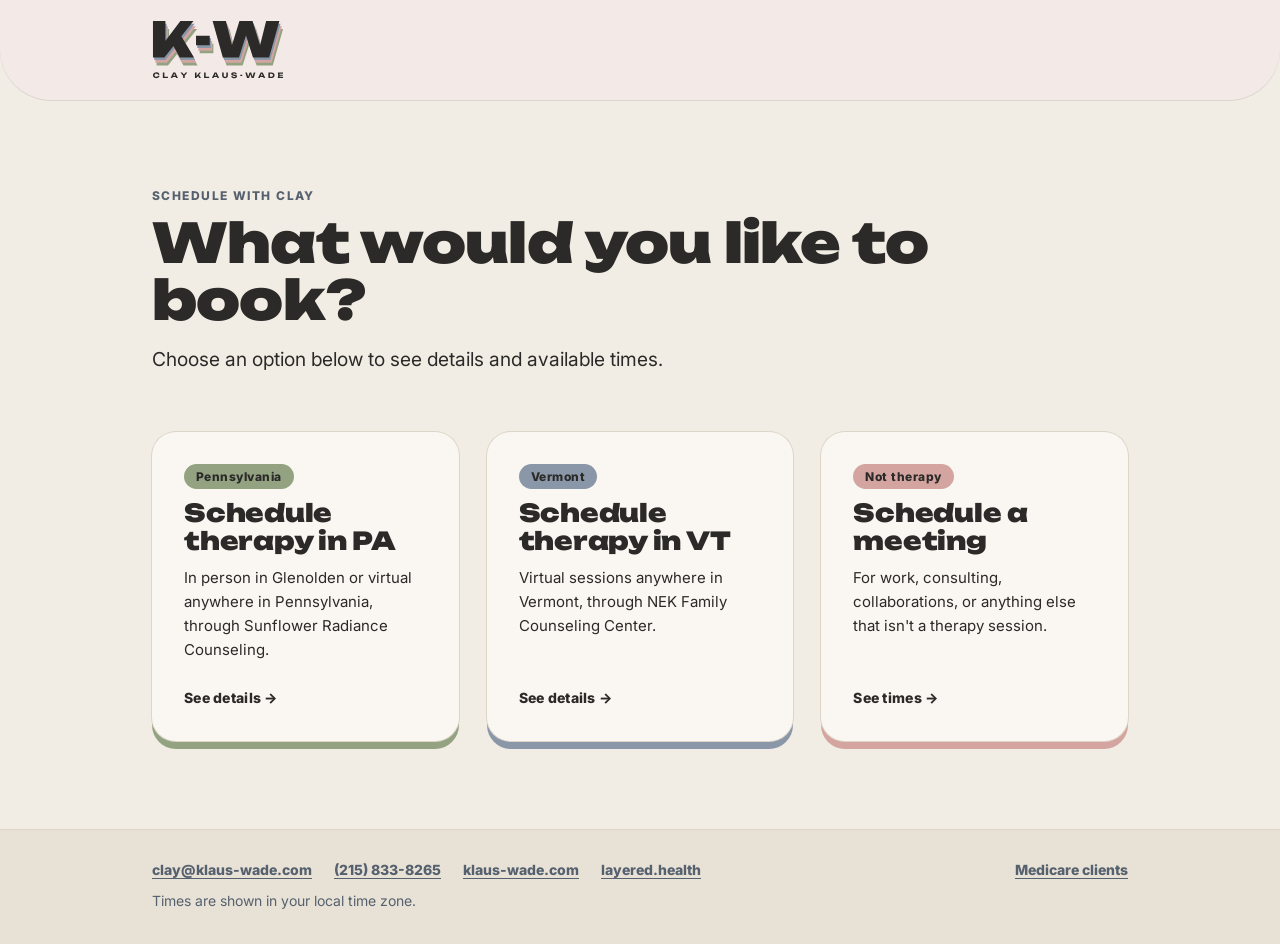
==== index.html @ c7bc11b6 "VT page: not-driving note, Rachael link, 15-min consult label, Zoom link; PA page: telehealth requir" ====
<!DOCTYPE html>
<html lang="en">
<head>
<meta charset="utf-8">
<meta name="viewport" content="width=device-width, initial-scale=1">
<title>Schedule with Clay Klaus-Wade</title>
<meta name="description" content="Book therapy in Pennsylvania or Vermont, or a meeting with Clay Klaus-Wade.">
<link rel="icon" href="favicon.svg" type="image/svg+xml">
<link rel="apple-touch-icon" href="apple-touch-icon.png">
<link rel="preconnect" href="https://fonts.googleapis.com">
<link rel="preconnect" href="https://fonts.gstatic.com" crossorigin>
<link rel="stylesheet" href="https://fonts.googleapis.com/css2?family=Inter:wght@400;800&amp;family=Unbounded:wght@900&amp;display=swap">
<link rel="stylesheet" href="brand.css?v=7">
</head>
<body>
<header class="hdr"><div class="wrap">
  <a class="lockup" href="" aria-label="Schedule with Clay Klaus-Wade, home"><img src="img/kw-lockup-layered.svg" alt="K-W Clay Klaus-Wade"></a>
  
</div></header>
<main><div class="wrap">
  <p class="kicker">Schedule with Clay</p>
  <h1>What would you like to book?</h1>
  <p class="lede">Choose an option below to see details and available times.</p>
  <div class="choices">
    <a class="choice choice-pa" href="pa/">
      <span class="tag">Pennsylvania</span>
      <span class="t">Schedule therapy in PA</span>
      <span class="d">In person in Glenolden or virtual anywhere in Pennsylvania, through Sunflower Radiance Counseling.</span>
      <span class="go">See details</span>
    </a>
    <a class="choice choice-vt" href="vt/">
      <span class="tag">Vermont</span>
      <span class="t">Schedule therapy in VT</span>
      <span class="d">Virtual sessions anywhere in Vermont, through NEK Family Counseling Center.</span>
      <span class="go">See details</span>
    </a>
    <a class="choice choice-meet" href="meet/">
      <span class="tag">Not therapy</span>
      <span class="t">Schedule a meeting</span>
      <span class="d">For work, consulting, collaborations, or anything else that isn't a therapy session.</span>
      <span class="go">See times</span>
    </a>
  </div>
</div></main>
<footer class="ftr"><div class="wrap">
  <a href="mailto:clay@klaus-wade.com">clay@klaus-wade.com</a>
  <a href="tel:+12158338265">(215) 833-8265</a>
  <a href="https://klaus-wade.com">klaus-wade.com</a>
  <a href="https://layered.health">layered.health</a>
  <span class="sp"></span>
  <a href="medicare/">Medicare clients</a>
  <span class="small">Times are shown in your local time zone.</span>
</div></footer>
</body>
</html>
---- brand.css ----
/* schedulewithclay.link: same brand as klaus-wade.com and layered.health */
:root{--ink:#2b2a28;--muted:#56616f;--surface:#f2ede4;--sunk:#e8e1d5;--raised:#faf7f2;--line:#ddd5c8;--slate:#8a97a8;--rose:#d4a5a0;--sage:#93a382;--head:#f3e9e6;--display:'Unbounded',Inter,system-ui,sans-serif}
*{box-sizing:border-box}
html{background:var(--sunk)}
body{margin:0;background:var(--surface);color:var(--ink);font:400 16px/1.65 Inter,system-ui,-apple-system,sans-serif;-webkit-font-smoothing:antialiased;min-height:100vh;display:flex;flex-direction:column}
a{color:var(--ink)}
a:focus-visible,button:focus-visible{outline:2px solid var(--ink);outline-offset:3px}
.sr-only{position:absolute;width:1px;height:1px;overflow:hidden;clip:rect(0 0 0 0);white-space:nowrap}
.wrap{width:100%;max-width:1040px;margin:0 auto;padding:0 clamp(18px,4vw,32px)}

/* header: the rounded vanilla sheet from klaus-wade.com */
.hdr{background:var(--head);border-radius:0 0 clamp(28px,4vw,56px) clamp(28px,4vw,56px);box-shadow:0 1px 0 rgba(43,42,40,.12)}
.hdr .wrap{display:flex;align-items:center;justify-content:space-between;gap:20px;padding-top:20px;padding-bottom:20px}
.lockup{line-height:0}.lockup img{height:48px;width:auto}
.back{font-weight:800;font-size:14px;letter-spacing:.02em;text-decoration:none;padding:6px 0;background:linear-gradient(currentColor,currentColor) 0 100%/0 2px no-repeat;transition:background-size .2s ease}
.back:hover,.back:focus-visible{background-size:100% 2px}

main{flex:1;padding:clamp(40px,7vw,88px) 0 clamp(48px,7vw,88px)}
.kicker{margin:0;font-size:12px;line-height:16px;font-weight:800;letter-spacing:.12em;text-transform:uppercase;color:var(--muted)}
h1{margin:10px 0 0;font:900 clamp(2rem,5vw,3.4rem)/1.05 var(--display);letter-spacing:-.015em}
.lede{margin:16px 0 0;max-width:56ch;font-size:clamp(1.05rem,1.6vw,1.2rem)}

/* landing: three choices */
.choices{display:grid;grid-template-columns:repeat(3,minmax(0,1fr));gap:clamp(16px,2.4vw,28px);margin-top:clamp(32px,5vw,56px)}
.choice{--edge:var(--rose);position:relative;display:flex;flex-direction:column;gap:10px;padding:clamp(22px,2.6vw,32px);border-radius:24px;background:var(--raised);text-decoration:none;color:var(--ink);box-shadow:0 0 0 1px var(--line),0 8px 0 0 var(--edge);transition:transform .18s ease,box-shadow .18s ease}
.choice:hover,.choice:focus-visible{transform:translateY(6px);box-shadow:0 0 0 1px var(--line),0 2px 0 0 var(--edge)}
.choice-pa{--edge:var(--sage)}.choice-vt{--edge:var(--slate)}.choice-meet{--edge:var(--rose)}
.choice .tag{align-self:flex-start;padding:5px 12px 4px;border-radius:999px;background:var(--edge);font-size:12px;line-height:16px;font-weight:800;letter-spacing:.04em}
.choice .t{font:900 clamp(1.25rem,2vw,1.55rem)/1.15 var(--display);letter-spacing:-.01em}
.choice .d{font-size:15px;line-height:1.6;color:var(--ink)}
.choice .go{margin-top:auto;padding-top:14px;font-weight:800;font-size:14px;letter-spacing:.02em}
.choice .go::after{content:" →"}

/* child pages */
.detail{display:grid;grid-template-columns:minmax(0,1.15fr) minmax(0,1fr);gap:clamp(28px,5vw,64px);margin-top:clamp(28px,4vw,44px);align-items:start}
.panel{padding:clamp(22px,2.8vw,34px);border-radius:24px;background:var(--raised);box-shadow:0 0 0 1px var(--line),0 8px 0 0 var(--edge,var(--rose))}
.panel h2{margin:0;font:900 1.25rem/1.2 var(--display)}
.panel p{margin:12px 0 0}
.facts{margin:0;padding:0}
.facts>div{padding:14px 0;border-bottom:1px solid var(--line)}
.facts>div:first-child{padding-top:0}
.facts dt{font-weight:800;font-size:14px}
.facts dd{margin:4px 0 0;font-size:15px}
.btns{display:flex;flex-wrap:wrap;gap:12px 14px;margin-top:24px}
.btn{display:inline-flex;align-items:center;gap:8px;padding:12px 20px;border:2px solid var(--ink);border-radius:999px;background:var(--ink);color:var(--surface);font-weight:800;font-size:15px;line-height:20px;letter-spacing:.02em;text-decoration:none;box-shadow:0 5px 0 0 var(--rose);transition:transform .18s ease,box-shadow .18s ease}
.btn:hover,.btn:focus-visible{transform:translateY(5px);box-shadow:none;color:var(--surface)}
.btn-quiet{background:transparent;color:var(--ink);box-shadow:none}
.btn-quiet:hover,.btn-quiet:focus-visible{background:var(--sunk);color:var(--ink);transform:none}
.btn-pending{background:transparent;color:var(--muted);border-style:dashed;box-shadow:none;cursor:default}
.note{margin-top:20px;padding:14px 16px;border-radius:14px;background:var(--sunk);font-size:14px;line-height:1.6}
.note strong{font-weight:800}
.meet-list{display:grid;gap:14px;margin-top:20px}

/* footer */
.ftr{padding:28px 0 32px;border-top:1px solid var(--line);background:var(--sunk);font-size:14px}
.ftr .wrap{display:flex;flex-wrap:wrap;gap:8px 22px;align-items:center}
.ftr a{font-weight:800;color:var(--muted);text-underline-offset:3px}
.ftr .sp{flex:1}
.ftr .small{color:var(--muted)}

@media (max-width:860px){.choices{grid-template-columns:1fr}.detail{grid-template-columns:1fr}}
@media (max-width:520px){.lockup img{height:38px}.btn{white-space:normal}}
@media (prefers-reduced-motion:reduce){.choice,.btn,.back{transition:none}}

/* booking options list (PA page) */
.opts{display:grid;gap:12px;margin-top:18px}
.opt{position:relative;display:flex;flex-direction:column;gap:4px;padding:16px 48px 16px 18px;border-radius:16px;background:var(--surface);text-decoration:none;color:var(--ink);box-shadow:0 0 0 1px var(--line),0 4px 0 0 var(--edge,var(--sage));transition:transform .18s ease,box-shadow .18s ease}
.opt::after{content:"↗";position:absolute;right:18px;top:50%;transform:translateY(-50%);font-weight:800}
.opt:hover,.opt:focus-visible{transform:translateY(4px);box-shadow:0 0 0 1px var(--line),0 0 0 0 transparent}
.opt-k{font-size:12px;line-height:16px;font-weight:800;letter-spacing:.06em;text-transform:uppercase;color:var(--muted)}
.opt-t{font-weight:800;font-size:16px;line-height:1.35}
.inperson{margin-top:26px;padding-top:22px;border-top:1px solid var(--line)}
.inperson h3{margin:0;font:900 1.05rem/1.25 var(--display)}
.inperson p{margin:8px 0 0;font-size:15px}
.inperson .btns{margin-top:16px}
@media (prefers-reduced-motion:reduce){.opt{transition:none}}

/* back link as a pill button */
.back{display:inline-flex;align-items:center;gap:8px;padding:10px 18px;border:2px solid var(--ink);border-radius:999px;background:var(--surface);background-image:none;color:var(--ink);font-weight:800;font-size:14px;line-height:18px;letter-spacing:.02em;text-decoration:none;box-shadow:0 4px 0 0 var(--slate);transition:transform .18s ease,box-shadow .18s ease}
.back::before{content:"←"}
.back:hover,.back:focus-visible{transform:translateY(4px);box-shadow:none;background-size:auto}
@media (max-width:520px){.back{padding:8px 12px;font-size:12px}}
.facts address{font-style:normal}
.facts .dd-note{display:block;margin-top:8px;font-size:14px;color:var(--muted)}
.lede a{text-underline-offset:3px}
.lockup img{height:60px}
@media (max-width:520px){.lockup img{height:46px}}
.opts .opt{box-shadow:0 0 0 1px var(--line),0 4px 0 0 var(--edge,var(--sage))}
.facts dd a{text-underline-offset:3px;font-weight:700}
.facts .dd-note a{color:var(--ink);font-weight:700;text-underline-offset:3px}
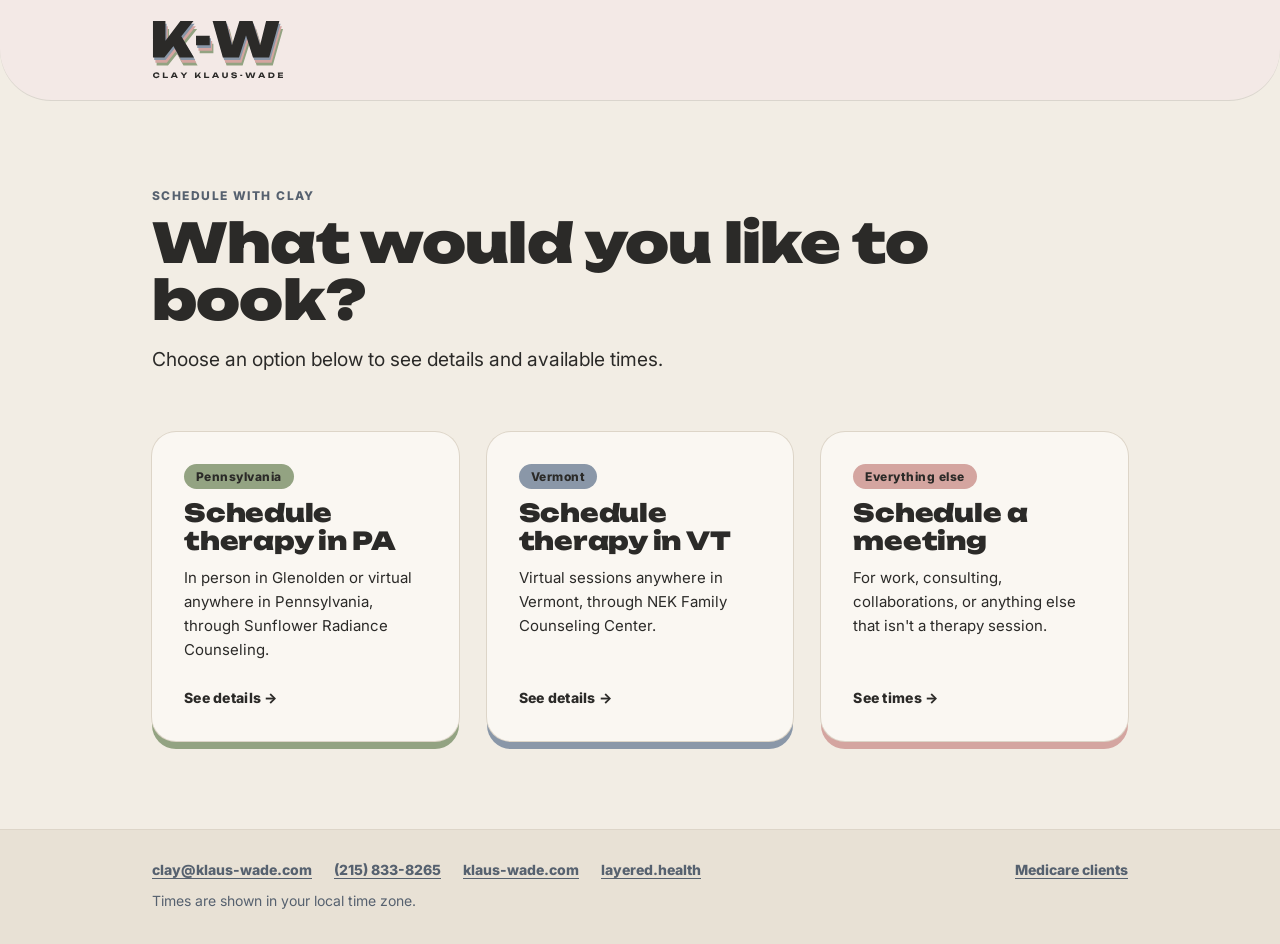
==== commit 51c83d65: "Meeting label: Everything else (landing card and meeting page) Co-Authored-By: Claude Opus 5.5 <nore" ====
--- a/index.html
+++ b/index.html
@@ -10,7 +10,7 @@
 <link rel="preconnect" href="https://fonts.googleapis.com">
 <link rel="preconnect" href="https://fonts.gstatic.com" crossorigin>
 <link rel="stylesheet" href="https://fonts.googleapis.com/css2?family=Inter:wght@400;800&amp;family=Unbounded:wght@900&amp;display=swap">
-<link rel="stylesheet" href="brand.css?v=7">
+<link rel="stylesheet" href="brand.css?v=9">
 </head>
 <body>
 <header class="hdr"><div class="wrap">
@@ -35,7 +35,7 @@
       <span class="go">See details</span>
     </a>
     <a class="choice choice-meet" href="meet/">
-      <span class="tag">Not therapy</span>
+      <span class="tag">Everything else</span>
       <span class="t">Schedule a meeting</span>
       <span class="d">For work, consulting, collaborations, or anything else that isn't a therapy session.</span>
       <span class="go">See times</span>
--- a/brand.css
+++ b/brand.css
@@ -88,3 +88,11 @@
 .opts .opt{box-shadow:0 0 0 1px var(--line),0 4px 0 0 var(--edge,var(--sage))}
 .facts dd a{text-underline-offset:3px;font-weight:700}
 .facts .dd-note a{color:var(--ink);font-weight:700;text-underline-offset:3px}
+.facts .dd-plain{display:block;margin-top:8px}
+/* meeting page: shorter cards, title and Book on one row */
+.meet-list .choice{display:grid;grid-template-columns:1fr auto;grid-template-areas:"tag go" "t go";align-items:center;gap:6px 20px;padding:18px 24px}
+.meet-list .choice .tag{grid-area:tag}
+.meet-list .choice .t{grid-area:t;font-size:clamp(1.1rem,1.6vw,1.3rem)}
+.meet-list .choice .go{grid-area:go;margin:0;padding:0}
+.meet-list{gap:12px}
+.meet-list .choice .tag{justify-self:start}
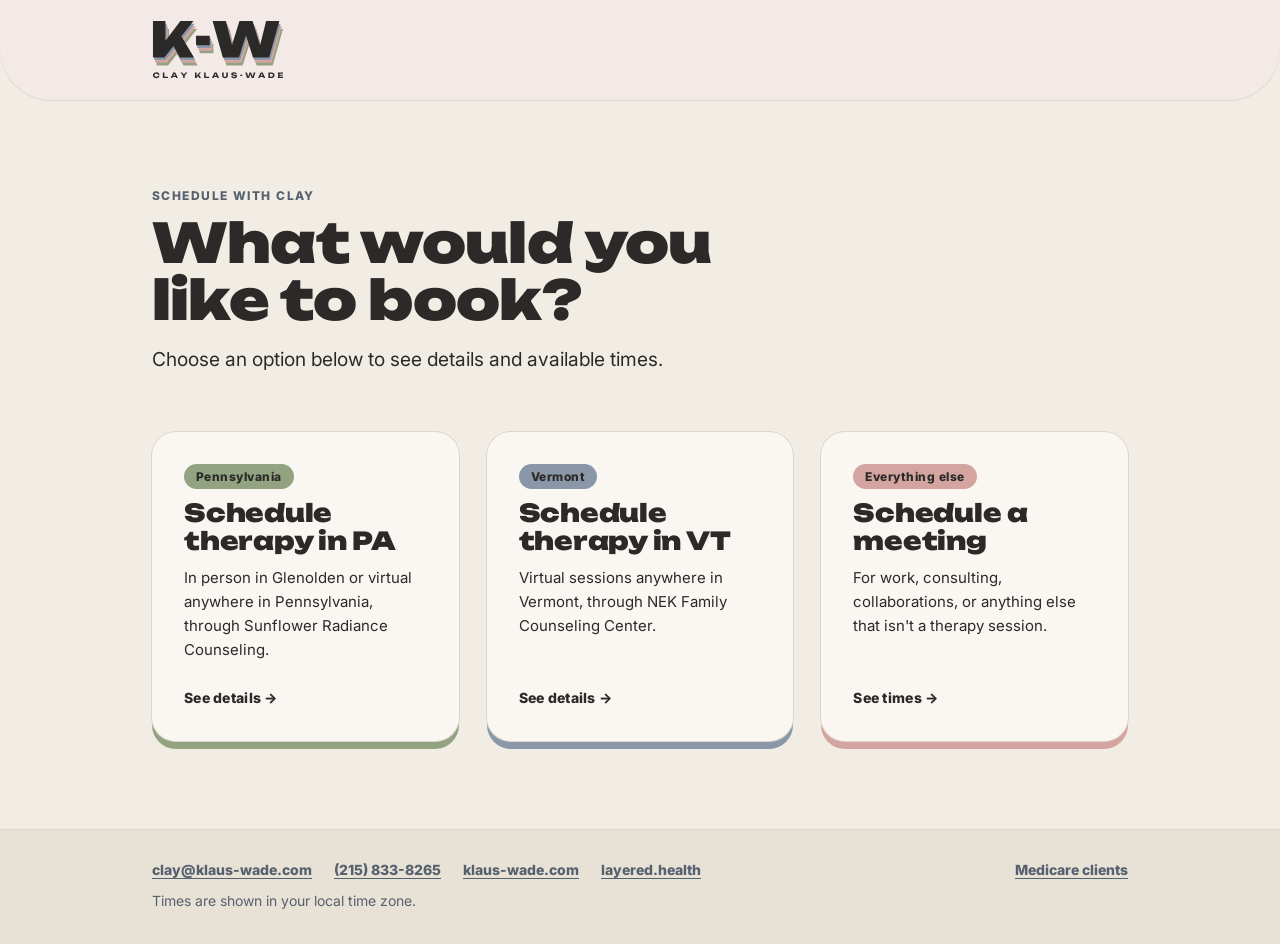
==== commit 105ad79c: "Landing heading: always two lines, What would you / like to book? Co-Authored-By: Claude Opus 5.5 <n" ====
--- a/index.html
+++ b/index.html
@@ -10,7 +10,7 @@
 <link rel="preconnect" href="https://fonts.googleapis.com">
 <link rel="preconnect" href="https://fonts.gstatic.com" crossorigin>
 <link rel="stylesheet" href="https://fonts.googleapis.com/css2?family=Inter:wght@400;800&amp;family=Unbounded:wght@900&amp;display=swap">
-<link rel="stylesheet" href="brand.css?v=9">
+<link rel="stylesheet" href="brand.css?v=10">
 </head>
 <body>
 <header class="hdr"><div class="wrap">
@@ -19,7 +19,7 @@
 </div></header>
 <main><div class="wrap">
   <p class="kicker">Schedule with Clay</p>
-  <h1>What would you like to book?</h1>
+  <h1><span class="nw">What would you</span><br><span class="nw">like to book?</span></h1>
   <p class="lede">Choose an option below to see details and available times.</p>
   <div class="choices">
     <a class="choice choice-pa" href="pa/">
--- a/brand.css
+++ b/brand.css
@@ -96,3 +96,5 @@
 .meet-list .choice .go{grid-area:go;margin:0;padding:0}
 .meet-list{gap:12px}
 .meet-list .choice .tag{justify-self:start}
+.nw{white-space:nowrap}
+@media (max-width:400px){h1:has(.nw){font-size:min(2rem,8.6vw)}}
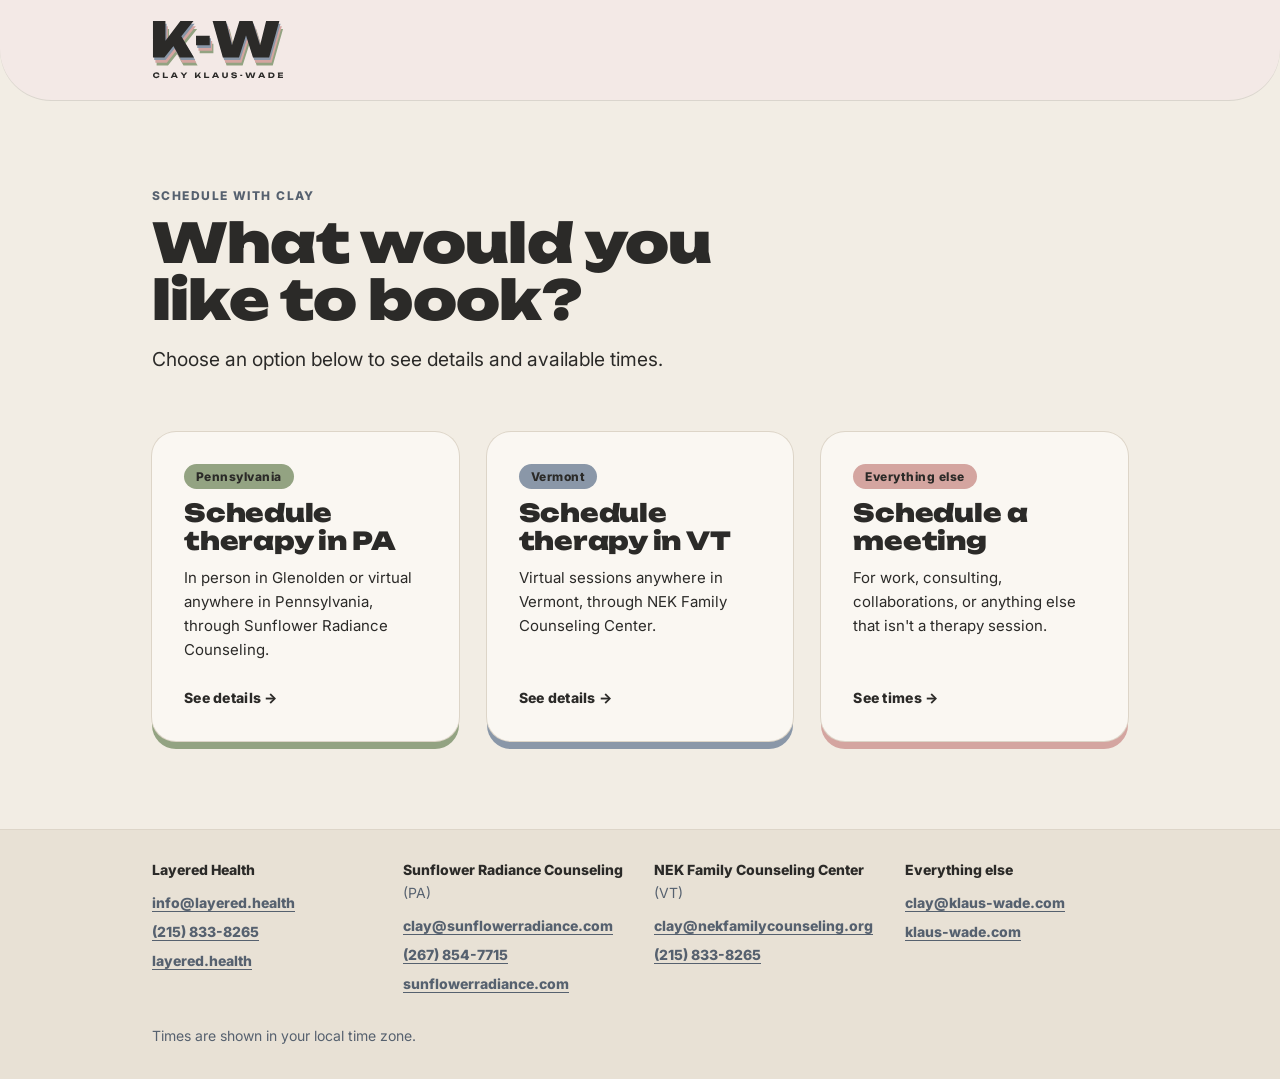
==== commit f9c150f6: "Landing footer: contact info for Layered Health, Sunflower Radiance, NEK and everything else; remove" ====
--- a/index.html
+++ b/index.html
@@ -10,7 +10,7 @@
 <link rel="preconnect" href="https://fonts.googleapis.com">
 <link rel="preconnect" href="https://fonts.gstatic.com" crossorigin>
 <link rel="stylesheet" href="https://fonts.googleapis.com/css2?family=Inter:wght@400;800&amp;family=Unbounded:wght@900&amp;display=swap">
-<link rel="stylesheet" href="brand.css?v=10">
+<link rel="stylesheet" href="brand.css?v=11">
 </head>
 <body>
 <header class="hdr"><div class="wrap">
@@ -42,14 +42,30 @@
     </a>
   </div>
 </div></main>
-<footer class="ftr"><div class="wrap">
-  <a href="mailto:clay@klaus-wade.com">clay@klaus-wade.com</a>
-  <a href="tel:+12158338265">(215) 833-8265</a>
-  <a href="https://klaus-wade.com">klaus-wade.com</a>
-  <a href="https://layered.health">layered.health</a>
-  <span class="sp"></span>
-  <a href="medicare/">Medicare clients</a>
-  <span class="small">Times are shown in your local time zone.</span>
+<footer class="ftr ftr-cols"><div class="wrap">
+  <div class="fcol">
+    <p class="fh">Layered Health</p>
+    <a href="mailto:info@layered.health">info@layered.health</a>
+    <a href="tel:+12158338265">(215) 833-8265</a>
+    <a href="https://layered.health">layered.health</a>
+  </div>
+  <div class="fcol">
+    <p class="fh">Sunflower Radiance Counseling <span>(PA)</span></p>
+    <a href="mailto:clay@sunflowerradiance.com">clay@sunflowerradiance.com</a>
+    <a href="tel:+12678547715">(267) 854-7715</a>
+    <a href="https://www.sunflowerradiance.com/clay-klaus-wade" target="_blank" rel="noopener">sunflowerradiance.com</a>
+  </div>
+  <div class="fcol">
+    <p class="fh">NEK Family Counseling Center <span>(VT)</span></p>
+    <a href="mailto:clay@nekfamilycounseling.org">clay@nekfamilycounseling.org</a>
+    <a href="tel:+12158338265">(215) 833-8265</a>
+  </div>
+  <div class="fcol">
+    <p class="fh">Everything else</p>
+    <a href="mailto:clay@klaus-wade.com">clay@klaus-wade.com</a>
+    <a href="https://klaus-wade.com">klaus-wade.com</a>
+  </div>
+  <p class="small fnote">Times are shown in your local time zone.</p>
 </div></footer>
 </body>
 </html>
--- a/brand.css
+++ b/brand.css
@@ -98,3 +98,11 @@
 .meet-list .choice .tag{justify-self:start}
 .nw{white-space:nowrap}
 @media (max-width:400px){h1:has(.nw){font-size:min(2rem,8.6vw)}}
+/* landing footer: one column per practice */
+.ftr-cols .wrap{display:grid;grid-template-columns:repeat(4,minmax(0,1fr));gap:24px 28px;align-items:start}
+.ftr-cols .fcol{display:flex;flex-direction:column;gap:6px}
+.ftr-cols .fh{margin:0 0 4px;font-weight:800;font-size:14px;color:var(--ink)}
+.ftr-cols .fh span{font-weight:400;color:var(--muted)}
+.ftr-cols .fnote{grid-column:1/-1;margin:4px 0 0}
+@media (max-width:900px){.ftr-cols .wrap{grid-template-columns:repeat(2,minmax(0,1fr))}}
+@media (max-width:520px){.ftr-cols .wrap{grid-template-columns:1fr}}
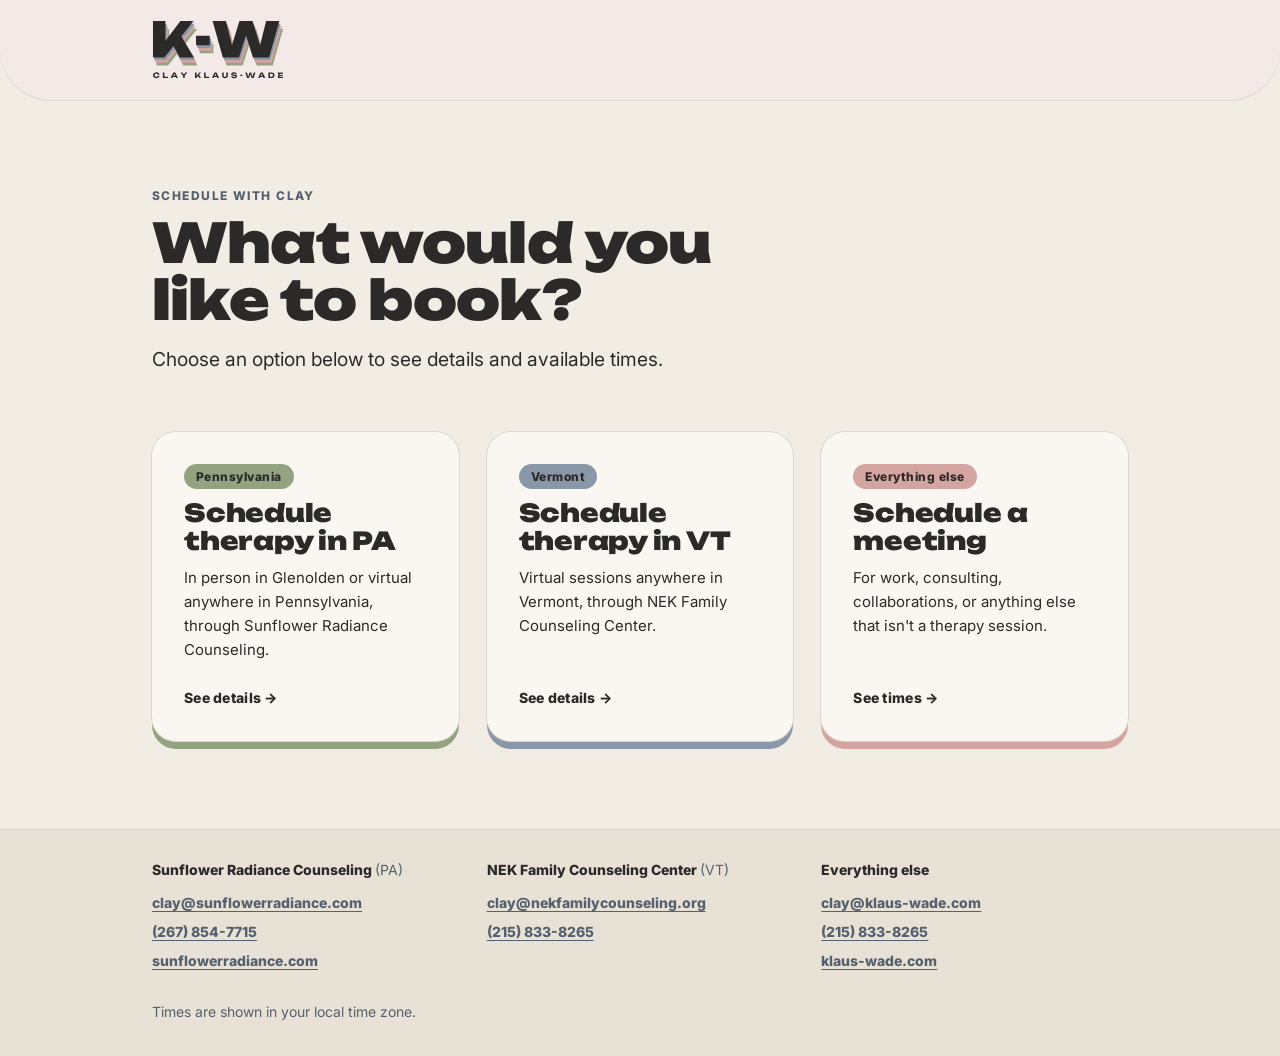
==== commit 1a1a1028: "Landing footer: drop Layered Health column, add phone to Everything else; PA and VT: Email Clay with" ====
--- a/index.html
+++ b/index.html
@@ -10,7 +10,7 @@
 <link rel="preconnect" href="https://fonts.googleapis.com">
 <link rel="preconnect" href="https://fonts.gstatic.com" crossorigin>
 <link rel="stylesheet" href="https://fonts.googleapis.com/css2?family=Inter:wght@400;800&amp;family=Unbounded:wght@900&amp;display=swap">
-<link rel="stylesheet" href="brand.css?v=11">
+<link rel="stylesheet" href="brand.css?v=12">
 </head>
 <body>
 <header class="hdr"><div class="wrap">
@@ -44,12 +44,6 @@
 </div></main>
 <footer class="ftr ftr-cols"><div class="wrap">
   <div class="fcol">
-    <p class="fh">Layered Health</p>
-    <a href="mailto:info@layered.health">info@layered.health</a>
-    <a href="tel:+12158338265">(215) 833-8265</a>
-    <a href="https://layered.health">layered.health</a>
-  </div>
-  <div class="fcol">
     <p class="fh">Sunflower Radiance Counseling <span>(PA)</span></p>
     <a href="mailto:clay@sunflowerradiance.com">clay@sunflowerradiance.com</a>
     <a href="tel:+12678547715">(267) 854-7715</a>
@@ -63,6 +57,7 @@
   <div class="fcol">
     <p class="fh">Everything else</p>
     <a href="mailto:clay@klaus-wade.com">clay@klaus-wade.com</a>
+    <a href="tel:+12158338265">(215) 833-8265</a>
     <a href="https://klaus-wade.com">klaus-wade.com</a>
   </div>
   <p class="small fnote">Times are shown in your local time zone.</p>
--- a/brand.css
+++ b/brand.css
@@ -106,3 +106,8 @@
 .ftr-cols .fnote{grid-column:1/-1;margin:4px 0 0}
 @media (max-width:900px){.ftr-cols .wrap{grid-template-columns:repeat(2,minmax(0,1fr))}}
 @media (max-width:520px){.ftr-cols .wrap{grid-template-columns:1fr}}
+.ftr-cols .wrap{grid-template-columns:repeat(3,minmax(0,1fr))}
+@media (max-width:900px){.ftr-cols .wrap{grid-template-columns:repeat(2,minmax(0,1fr))}}
+@media (max-width:520px){.ftr-cols .wrap{grid-template-columns:1fr}}
+.ask{display:flex;flex-wrap:wrap;align-items:center;gap:10px 16px;margin-top:22px;padding-top:20px;border-top:1px solid var(--line)}
+.ask p{margin:0;font-weight:800;font-size:15px}
